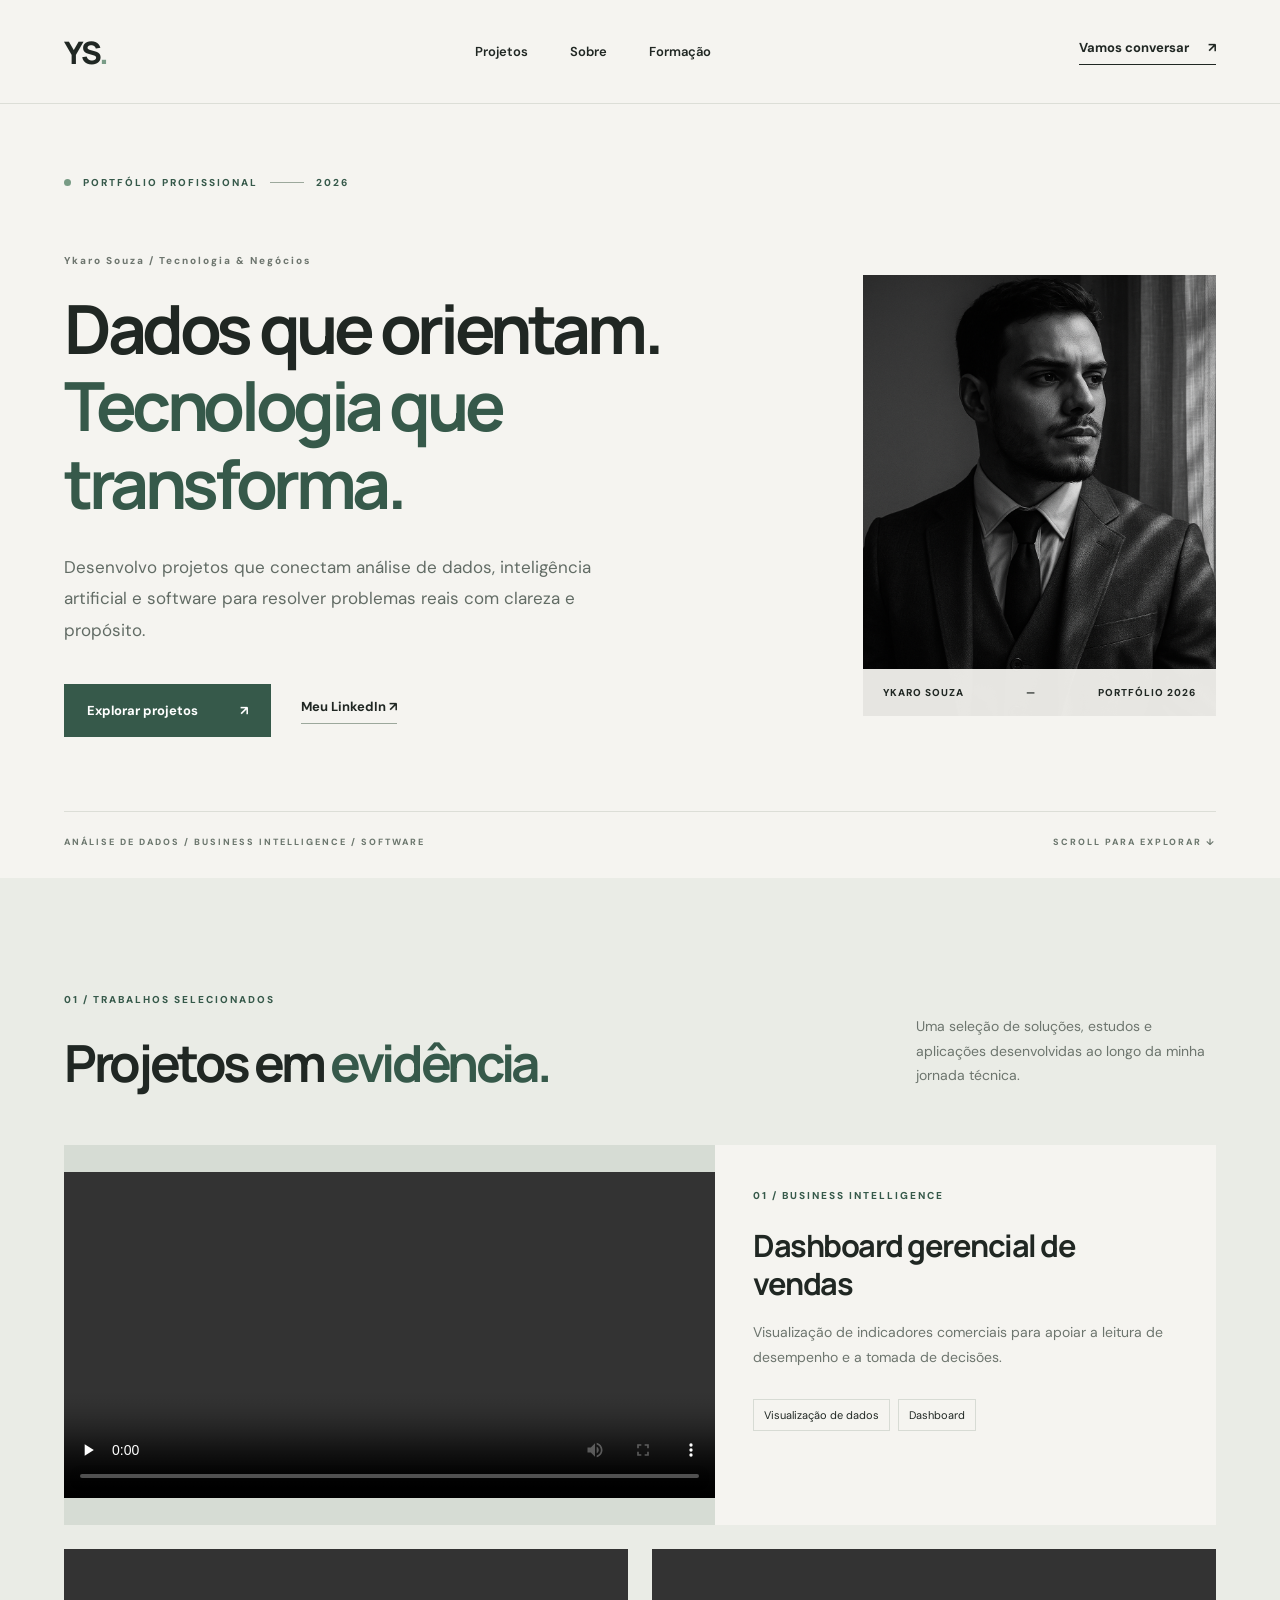
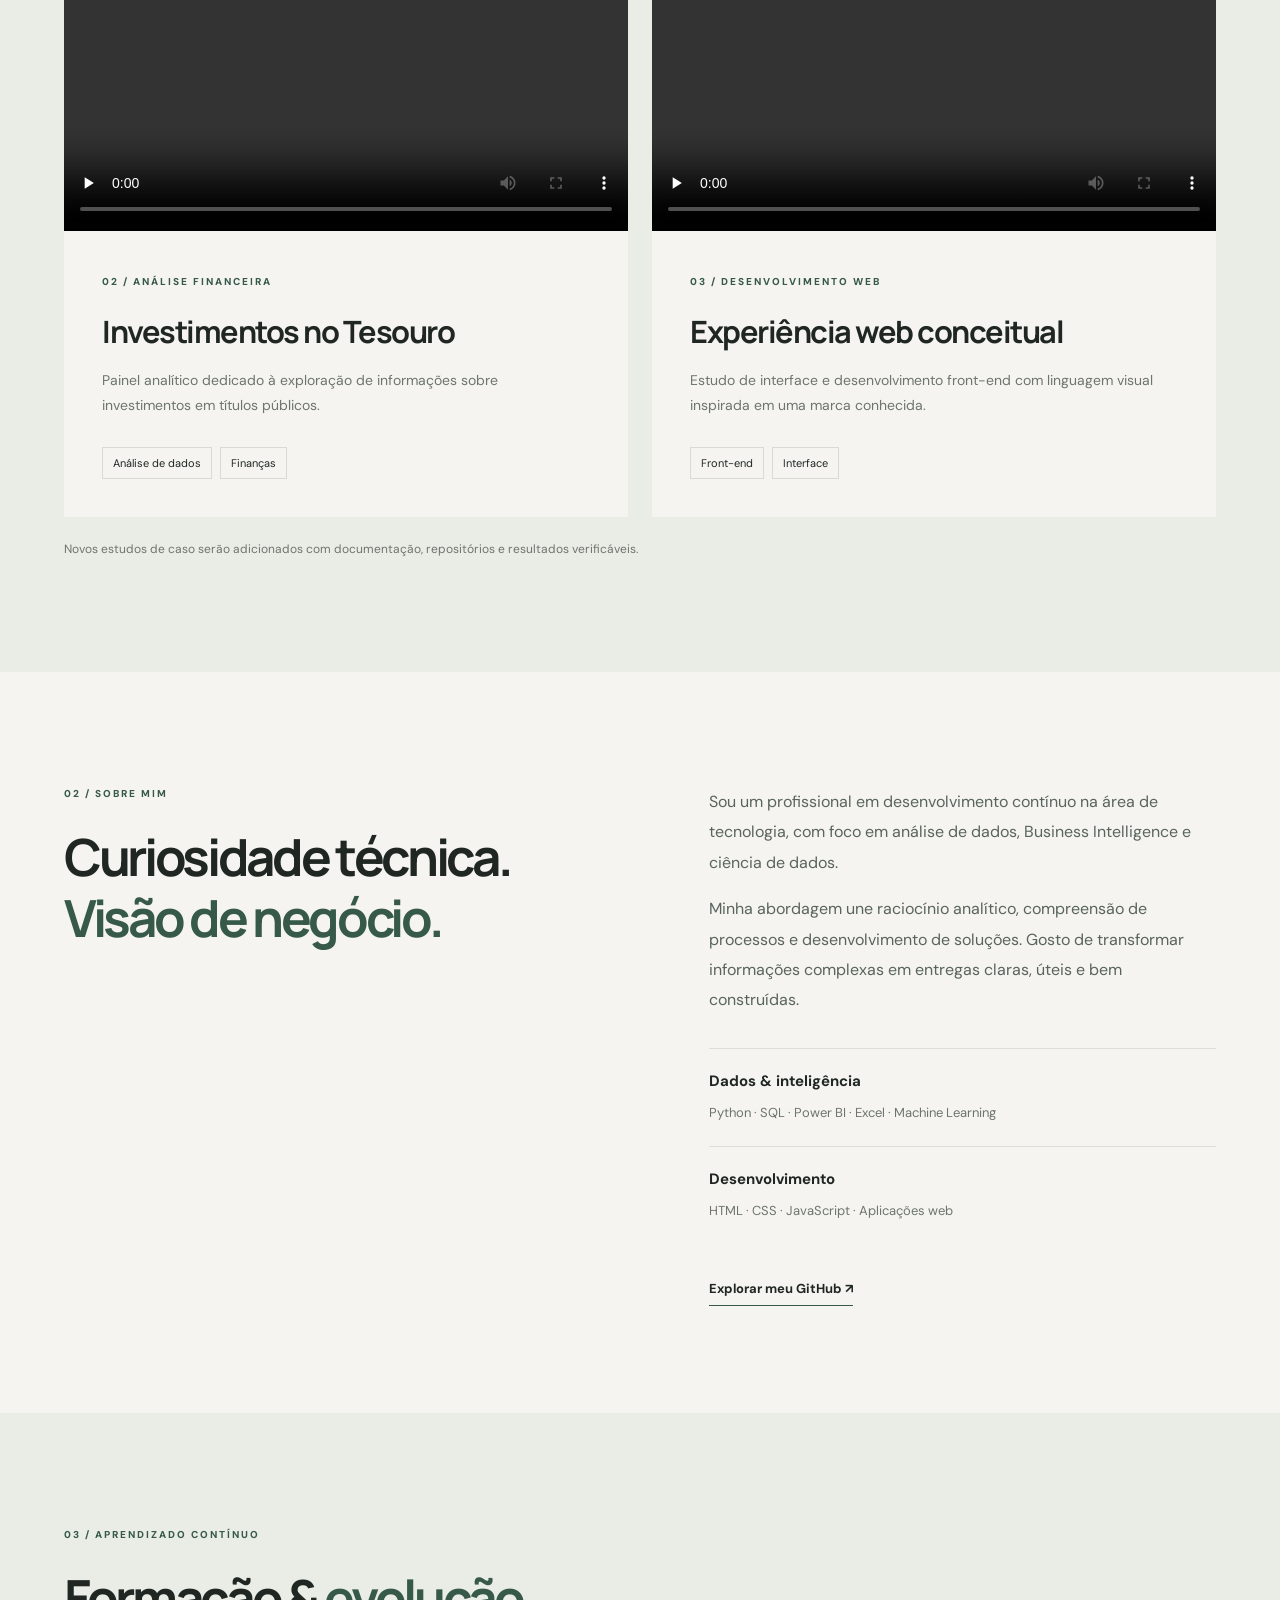
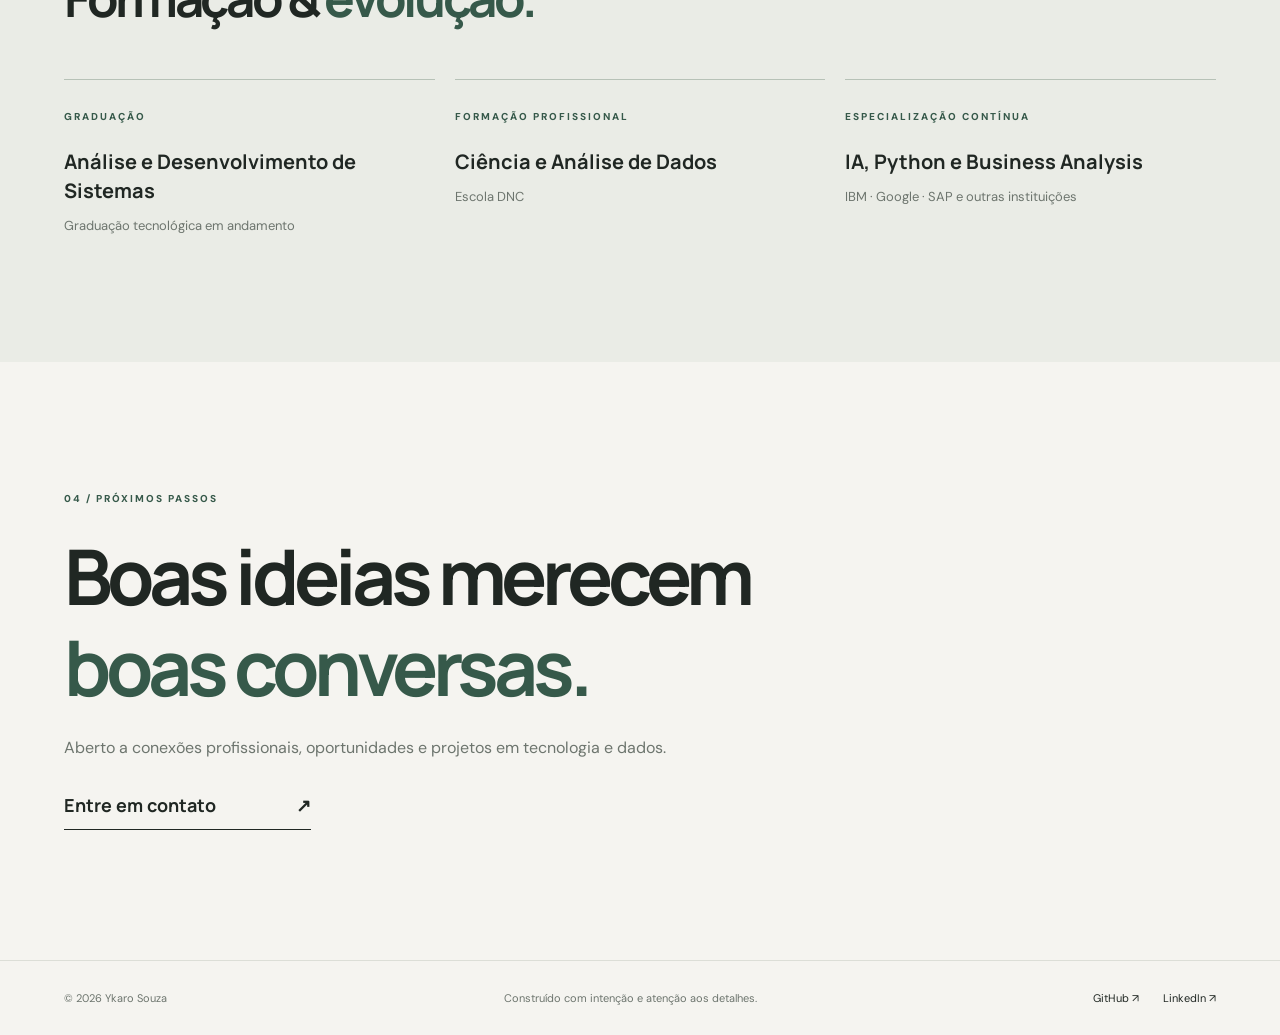
==== preview.html @ c5da80b0 "feat: add isolated portfolio preview page" ====
<!doctype html>
<html lang="pt-BR"><head><meta charset="UTF-8"><meta name="viewport" content="width=device-width, initial-scale=1"><meta name="theme-color" content="#f5f4f0"><meta name="description" content="Ykaro Souza — projetos em análise de dados, inteligência artificial e desenvolvimento de software."><title>Ykaro Souza — Dados, IA & Software</title><link rel="preconnect" href="https://fonts.googleapis.com"><link rel="preconnect" href="https://fonts.gstatic.com" crossorigin><link href="https://fonts.googleapis.com/css2?family=DM+Sans:wght@400;500;600;700&family=Manrope:wght@400;500;600;700;800&display=swap" rel="stylesheet"><link rel="stylesheet" href="portfolio-v2.css"></head>
<body><a class="skip" href="#main">Pular para o conteúdo</a><header class="nav wrap"><a class="wordmark" href="#inicio">YS<span class="dot">.</span></a><nav aria-label="Navegação principal"><a href="#projetos">Projetos</a><a href="#sobre">Sobre</a><a href="#formacao">Formação</a></nav><a class="nav-contact" href="mailto:steffanoayres@gmail.com">Vamos conversar <span aria-hidden="true">↗</span></a></header>
<main id="main"><section class="hero wrap" id="inicio"><div class="eyebrow"><span class="status"></span> PORTFÓLIO PROFISSIONAL <span class="eyebrow-line"></span> 2026</div><div class="hero-layout"><div><p class="overline">Ykaro Souza / Tecnologia & Negócios</p><h1>Dados que orientam.<br><em>Tecnologia que transforma.</em></h1><p class="lead">Desenvolvo projetos que conectam análise de dados, inteligência artificial e software para resolver problemas reais com clareza e propósito.</p><div class="hero-actions"><a class="primary" href="#projetos">Explorar projetos <span>↗</span></a><a class="secondary" href="https://www.linkedin.com/in/ykaro-souza-81953a337" target="_blank" rel="noopener noreferrer">Meu LinkedIn ↗</a></div></div><div class="portrait"><img src="assets/foto-perfil.png" alt="Retrato de Ykaro Souza"><span class="portrait-caption">YKARO SOUZA <span>—</span> PORTFÓLIO 2026</span></div></div><div class="hero-bottom"><span>ANÁLISE DE DADOS / BUSINESS INTELLIGENCE / SOFTWARE</span><span>SCROLL PARA EXPLORAR ↓</span></div></section>
<section class="section projects" id="projetos"><div class="wrap"><div class="section-head"><div><p class="kicker">01 / TRABALHOS SELECIONADOS</p><h2>Projetos em <em>evidência.</em></h2></div><p>Uma seleção de soluções, estudos e aplicações desenvolvidas ao longo da minha jornada técnica.</p></div><div class="project-grid">
<article class="project feature"><div class="project-media"><video controls preload="none" playsinline aria-label="Demonstração do dashboard de vendas"><source src="assets/dash_gerencial.mp4" type="video/mp4"></video></div><div class="project-info"><span class="project-index">01 / BUSINESS INTELLIGENCE</span><h3>Dashboard gerencial de vendas</h3><p>Visualização de indicadores comerciais para apoiar a leitura de desempenho e a tomada de decisões.</p><div class="tags"><span>Visualização de dados</span><span>Dashboard</span></div></div></article>
<article class="project"><div class="project-media"><video controls preload="none" playsinline aria-label="Demonstração do dashboard de investimentos"><source src="assets/dash_tesouro.mp4" type="video/mp4"></video></div><div class="project-info"><span class="project-index">02 / ANÁLISE FINANCEIRA</span><h3>Investimentos no Tesouro</h3><p>Painel analítico dedicado à exploração de informações sobre investimentos em títulos públicos.</p><div class="tags"><span>Análise de dados</span><span>Finanças</span></div></div></article>
<article class="project"><div class="project-media"><video controls preload="none" playsinline aria-label="Demonstração do projeto de desenvolvimento web"><source src="assets/site redbull.mp4" type="video/mp4"></video></div><div class="project-info"><span class="project-index">03 / DESENVOLVIMENTO WEB</span><h3>Experiência web conceitual</h3><p>Estudo de interface e desenvolvimento front-end com linguagem visual inspirada em uma marca conhecida.</p><div class="tags"><span>Front-end</span><span>Interface</span></div></div></article>
</div><p class="project-note">Novos estudos de caso serão adicionados com documentação, repositórios e resultados verificáveis.</p></div></section>
<section class="section about wrap" id="sobre"><div><p class="kicker">02 / SOBRE MIM</p><h2>Curiosidade técnica.<br><em>Visão de negócio.</em></h2></div><div class="about-copy"><p>Sou um profissional em desenvolvimento contínuo na área de tecnologia, com foco em análise de dados, Business Intelligence e ciência de dados.</p><p>Minha abordagem une raciocínio analítico, compreensão de processos e desenvolvimento de soluções. Gosto de transformar informações complexas em entregas claras, úteis e bem construídas.</p><div class="skill-groups"><div><h3>Dados & inteligência</h3><p>Python · SQL · Power BI · Excel · Machine Learning</p></div><div><h3>Desenvolvimento</h3><p>HTML · CSS · JavaScript · Aplicações web</p></div></div><a class="text-link" href="https://github.com/Ykaro-Ayres" target="_blank" rel="noopener noreferrer">Explorar meu GitHub ↗</a></div></section>
<section class="section education" id="formacao"><div class="wrap"><div class="section-head"><div><p class="kicker">03 / APRENDIZADO CONTÍNUO</p><h2>Formação & <em>evolução.</em></h2></div></div><div class="education-grid"><div class="education-item"><span>GRADUAÇÃO</span><h3>Análise e Desenvolvimento de Sistemas</h3><p>Graduação tecnológica em andamento</p></div><div class="education-item"><span>FORMAÇÃO PROFISSIONAL</span><h3>Ciência e Análise de Dados</h3><p>Escola DNC</p></div><div class="education-item"><span>ESPECIALIZAÇÃO CONTÍNUA</span><h3>IA, Python e Business Analysis</h3><p>IBM · Google · SAP e outras instituições</p></div></div></div></section>
<section class="contact wrap" id="contato"><p class="kicker">04 / PRÓXIMOS PASSOS</p><h2>Boas ideias merecem<br><em>boas conversas.</em></h2><p>Aberto a conexões profissionais, oportunidades e projetos em tecnologia e dados.</p><a href="mailto:steffanoayres@gmail.com" class="contact-link">Entre em contato <span>↗</span></a></section></main>
<footer class="footer wrap"><span>© <span id="year">2026</span> Ykaro Souza</span><span>Construído com intenção e atenção aos detalhes.</span><div><a href="https://github.com/Ykaro-Ayres" target="_blank" rel="noopener noreferrer">GitHub ↗</a><a href="https://www.linkedin.com/in/ykaro-souza-81953a337" target="_blank" rel="noopener noreferrer">LinkedIn ↗</a></div></footer><script>document.getElementById('year').textContent=new Date().getFullYear();</script></body></html>
---- portfolio-v2.css ----
:root{--ink:#202723;--muted:#6d756e;--paper:#f5f4f0;--green:#36594a;--line:#dcded7}*{box-sizing:border-box}html{scroll-behavior:smooth}body{margin:0;background:var(--paper);color:var(--ink);font-family:'DM Sans',sans-serif;-webkit-font-smoothing:antialiased}a{color:inherit;text-decoration:none}a:focus-visible,button:focus-visible{outline:3px solid #769b85;outline-offset:4px}.skip{position:absolute;left:-9999px}.skip:focus{left:12px;top:12px;z-index:99;background:white;padding:12px}.wrap{max-width:1320px;margin:auto;padding-left:5%;padding-right:5%}.nav{height:104px;display:flex;align-items:center;justify-content:space-between;border-bottom:1px solid var(--line)}.wordmark{font:800 31px Manrope,sans-serif;letter-spacing:-2px}.dot{color:#799c87}.nav nav{display:flex;gap:42px;font-size:13px;font-weight:600}.nav nav a:hover,.secondary:hover,.text-link:hover{color:var(--green)}.nav-contact{font-size:13px;font-weight:700;border-bottom:1px solid var(--ink);padding-bottom:8px}.nav-contact span{margin-left:16px}.hero{padding-top:72px}.eyebrow,.kicker,.overline,.hero-bottom,.project-index,.portrait-caption,.education-item>span{font-size:10px;letter-spacing:2px;font-weight:800}.eyebrow{display:flex;align-items:center;gap:12px;color:var(--green)}.status{height:7px;width:7px;border-radius:50%;background:#789b85}.eyebrow-line{width:34px;height:1px;background:#9ca89c}.hero-layout{display:grid;grid-template-columns:1.5fr .75fr;align-items:center;gap:8%;padding:65px 0 74px}.overline{color:var(--muted);margin:0 0 23px}h1,h2,h3,p{margin-top:0}h1,h2{font-family:Manrope,sans-serif;letter-spacing:-.065em}h1{font-size:clamp(48px,5.3vw,84px);line-height:1.14;margin-bottom:30px;font-weight:700}h1 em,h2 em{font-style:normal;color:var(--green)}.lead{font-size:17px;line-height:1.85;color:#626c65;max-width:550px}.hero-actions{display:flex;gap:30px;align-items:center;margin-top:38px}.primary{background:var(--green);color:white;padding:18px 23px;display:inline-flex;gap:42px;justify-content:space-between;font-size:13px;font-weight:700;transition:background .2s}.primary:hover{background:#243e33}.secondary{font-size:13px;font-weight:700;border-bottom:1px solid #9ca89c;padding-bottom:8px}.portrait{position:relative;aspect-ratio:4/5;background:#d9ded6;overflow:hidden}.portrait img{width:100%;height:100%;object-fit:cover;object-position:center}.portrait-caption{position:absolute;bottom:0;left:0;right:0;padding:17px 20px;background:rgba(245,244,240,.94);display:flex;justify-content:space-between;letter-spacing:1px}.hero-bottom{display:flex;justify-content:space-between;gap:20px;padding:24px 0 30px;border-top:1px solid var(--line);color:#6b766d;font-size:9px}.section{padding-top:115px;padding-bottom:115px}.projects,.education{background:#eaece6}.section-head{display:flex;justify-content:space-between;align-items:end;gap:60px;margin-bottom:52px}.kicker{color:var(--green);margin-bottom:26px}h2{font-size:clamp(38px,4vw,60px);line-height:1.18;font-weight:700;margin-bottom:0}.section-head>p{max-width:300px;color:var(--muted);line-height:1.75;font-size:14px;margin-bottom:5px}.project-grid{display:grid;grid-template-columns:1fr 1fr;gap:24px}.project{background:var(--paper);min-width:0}.project.feature{grid-column:1/-1;display:grid;grid-template-columns:1.3fr 1fr}.project-media{background:#d6dcd4;min-height:280px;display:flex;align-items:center}.project-media video{width:100%;max-height:450px;display:block;object-fit:contain}.project.feature .project-media{min-height:380px}.project-info{padding:38px}.project-index{color:var(--green)}.project h3{font:700 clamp(24px,2.4vw,34px)/1.25 Manrope,sans-serif;letter-spacing:-1.5px;margin:22px 0 18px}.project-info p{color:var(--muted);line-height:1.75;font-size:14px}.tags{display:flex;gap:8px;flex-wrap:wrap;margin-top:30px}.tags span{border:1px solid #d7dbd4;padding:8px 10px;font-size:11px}.project-note{color:var(--muted);font-size:12px;margin:24px 0 0}.about{display:grid;grid-template-columns:1fr 1fr;gap:12%}.about-copy>p{font-size:16px;line-height:1.9;color:#59645d}.skill-groups{margin:32px 0}.skill-groups>div{border-top:1px solid var(--line);padding:22px 0}.skill-groups h3{font-size:15px;margin-bottom:10px}.skill-groups p{font-size:13px;color:var(--muted);line-height:1.8;margin:0}.text-link{font-size:13px;font-weight:700;border-bottom:1px solid var(--green);padding-bottom:8px}.education-grid{display:grid;grid-template-columns:repeat(3,1fr);gap:20px}.education-item{border-top:1px solid #b7c2b7;padding-top:24px}.education-item>span{color:var(--green)}.education-item h3{font:700 20px/1.45 Manrope,sans-serif;margin:22px 0 12px}.education-item p{font-size:13px;color:var(--muted)}.contact{padding-top:130px;padding-bottom:130px}.contact h2{font-size:clamp(44px,6vw,80px)}.contact>p:not(.kicker){color:var(--muted);font-size:16px;margin:25px 0 35px}.contact-link{font:700 18px Manrope,sans-serif;border-bottom:1px solid var(--ink);padding-bottom:12px;display:inline-flex;gap:80px}.footer{border-top:1px solid var(--line);padding-top:30px;padding-bottom:30px;display:flex;justify-content:space-between;gap:20px;align-items:center;font-size:11px;color:var(--muted)}.footer>div{display:flex;gap:24px}.footer a{color:var(--ink)}@media(max-width:900px){.hero-layout{grid-template-columns:1fr 280px;gap:30px}.project.feature{grid-template-columns:1fr}.project.feature .project-media{min-height:250px}.about{gap:5%}}@media(max-width:680px){.nav{height:76px}.nav nav{gap:15px;font-size:11px}.nav-contact{display:none}.hero{padding-top:40px}.hero-layout{grid-template-columns:1fr;padding:40px 0}.portrait{max-width:370px;width:100%;margin:auto}.hero-bottom span:last-child{display:none}h1{font-size:clamp(42px,10vw,65px)}.hero-actions{gap:20px}.section{padding-top:75px;padding-bottom:75px}.section-head{display:block}.section-head>p{margin-top:22px}.project-grid,.about,.education-grid{grid-template-columns:1fr}.project.feature{grid-column:auto}.project-media,.project.feature .project-media{min-height:200px}.project-info{padding:26px}.about-copy{margin-top:32px}.contact{padding-top:80px;padding-bottom:90px}.footer{flex-wrap:wrap}.footer>span:nth-child(2){display:none}}@media(prefers-reduced-motion:reduce){html{scroll-behavior:auto}}
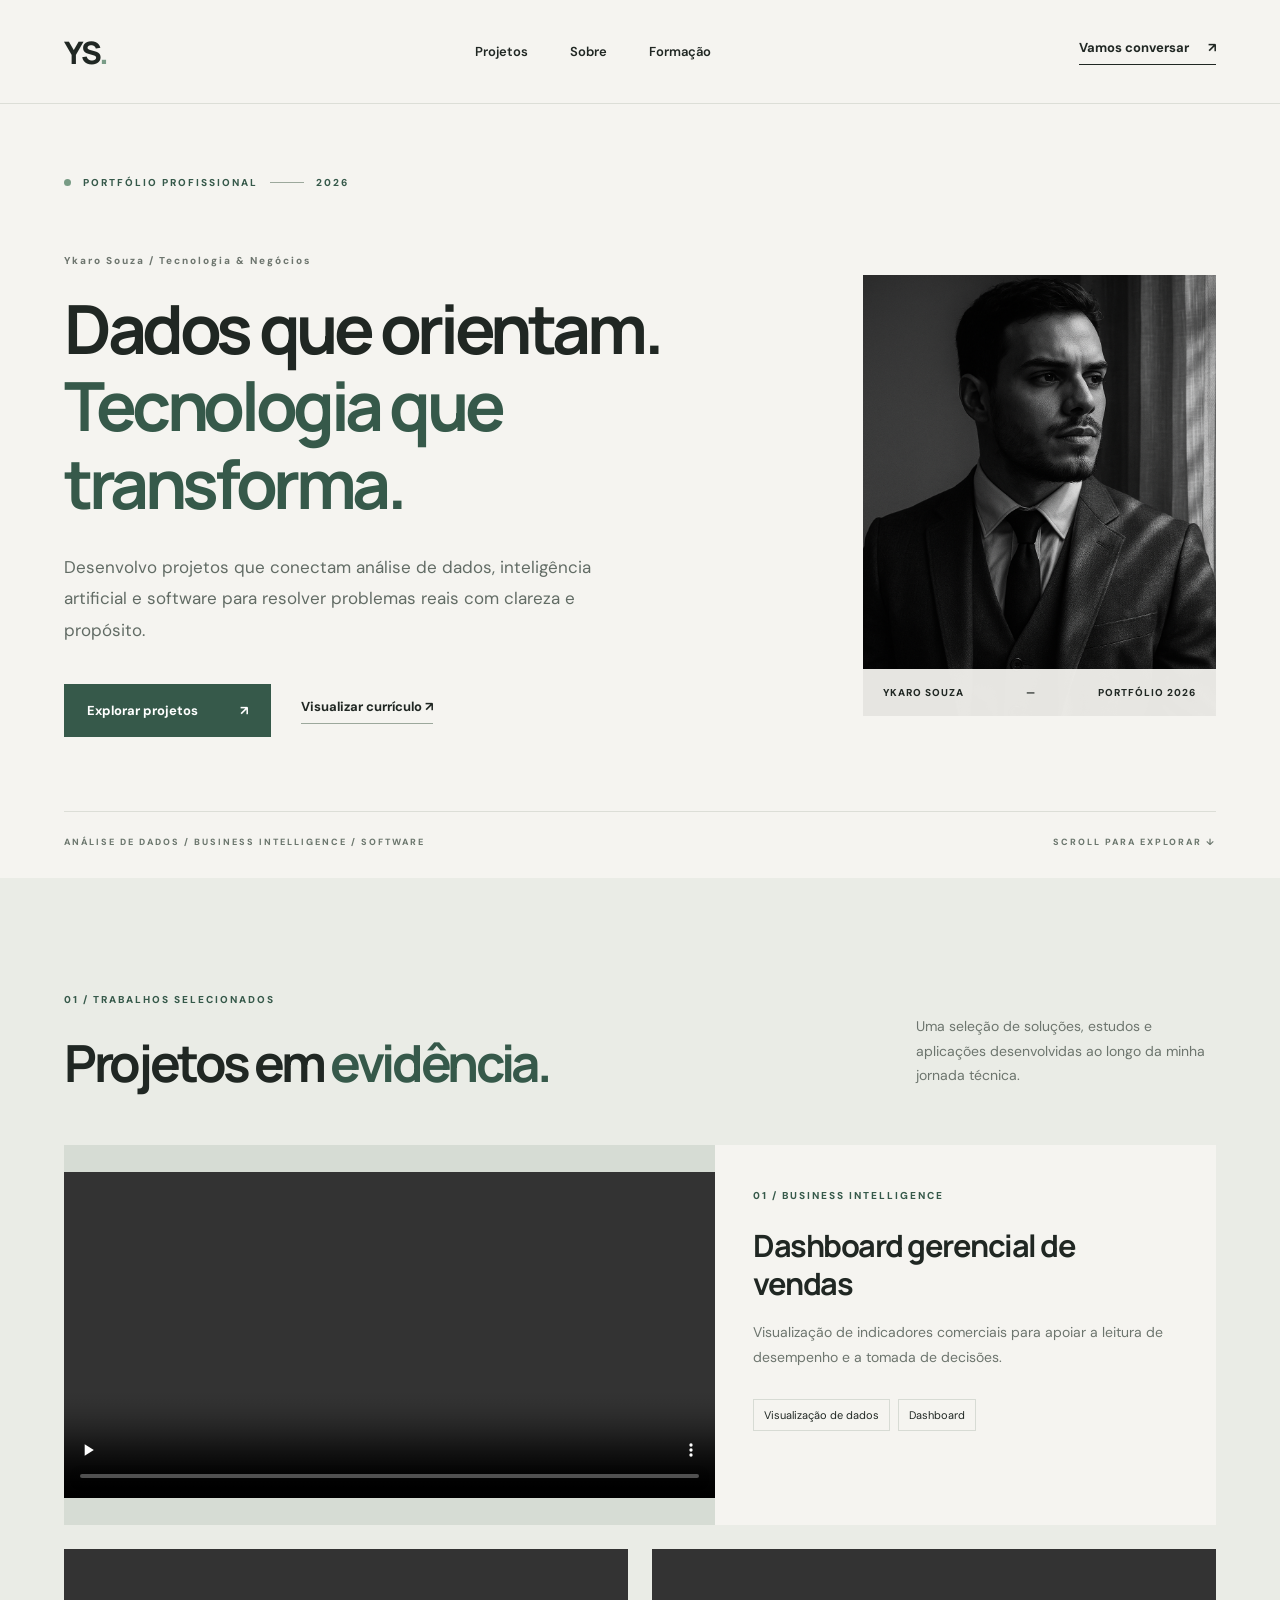
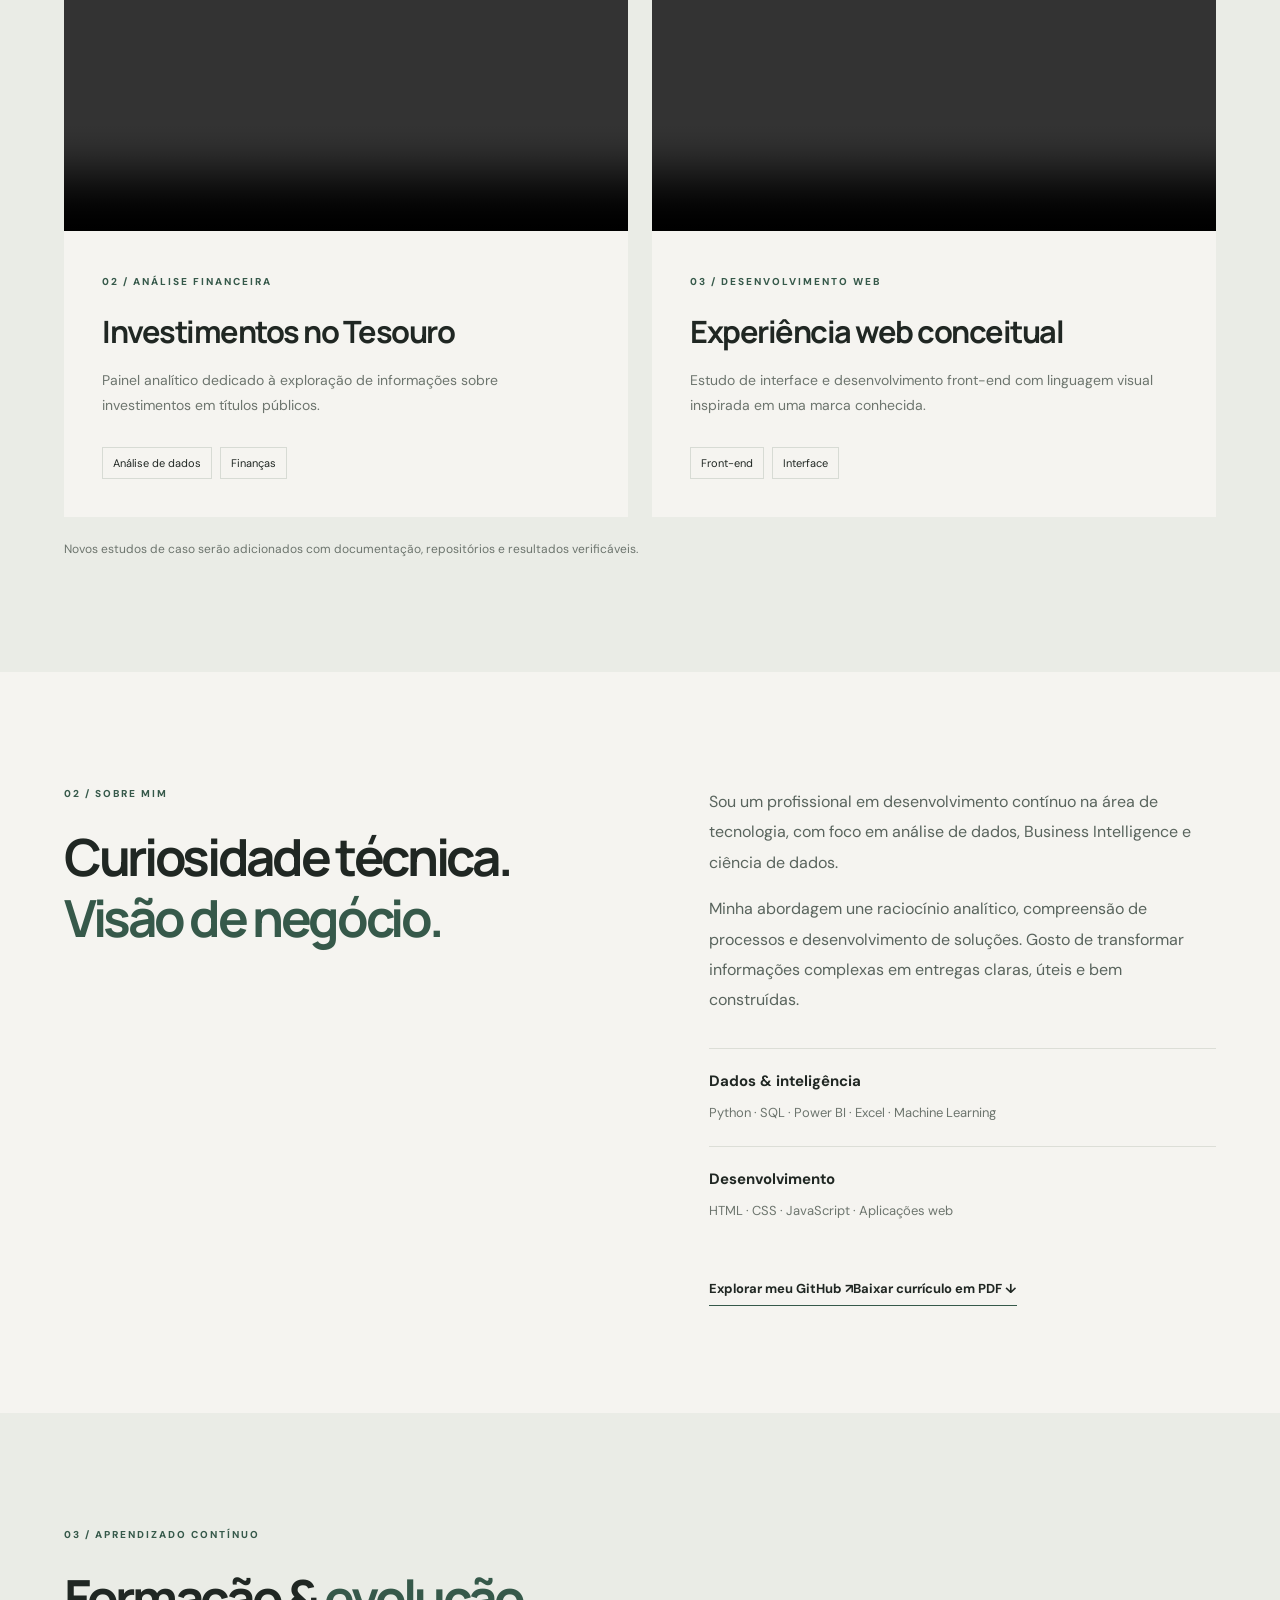
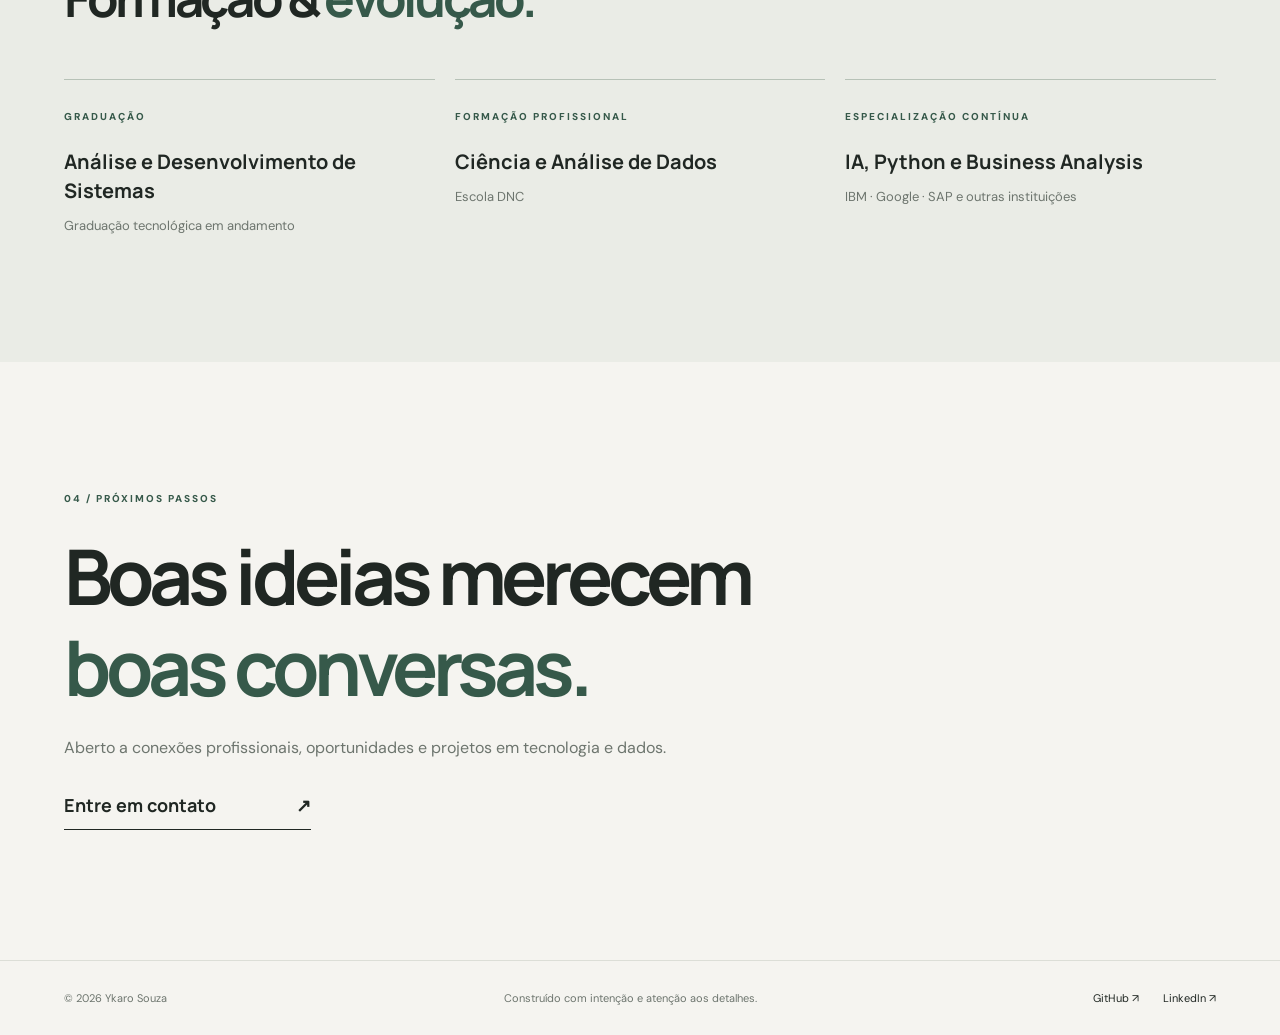
==== commit 3915d4fc: "feat: add resume view and download links" ====
--- a/preview.html
+++ b/preview.html
@@ -1,13 +1,13 @@
 <!doctype html>
 <html lang="pt-BR"><head><meta charset="UTF-8"><meta name="viewport" content="width=device-width, initial-scale=1"><meta name="theme-color" content="#f5f4f0"><meta name="description" content="Ykaro Souza — projetos em análise de dados, inteligência artificial e desenvolvimento de software."><title>Ykaro Souza — Dados, IA & Software</title><link rel="preconnect" href="https://fonts.googleapis.com"><link rel="preconnect" href="https://fonts.gstatic.com" crossorigin><link href="https://fonts.googleapis.com/css2?family=DM+Sans:wght@400;500;600;700&family=Manrope:wght@400;500;600;700;800&display=swap" rel="stylesheet"><link rel="stylesheet" href="portfolio-v2.css"></head>
 <body><a class="skip" href="#main">Pular para o conteúdo</a><header class="nav wrap"><a class="wordmark" href="#inicio">YS<span class="dot">.</span></a><nav aria-label="Navegação principal"><a href="#projetos">Projetos</a><a href="#sobre">Sobre</a><a href="#formacao">Formação</a></nav><a class="nav-contact" href="mailto:steffanoayres@gmail.com">Vamos conversar <span aria-hidden="true">↗</span></a></header>
-<main id="main"><section class="hero wrap" id="inicio"><div class="eyebrow"><span class="status"></span> PORTFÓLIO PROFISSIONAL <span class="eyebrow-line"></span> 2026</div><div class="hero-layout"><div><p class="overline">Ykaro Souza / Tecnologia & Negócios</p><h1>Dados que orientam.<br><em>Tecnologia que transforma.</em></h1><p class="lead">Desenvolvo projetos que conectam análise de dados, inteligência artificial e software para resolver problemas reais com clareza e propósito.</p><div class="hero-actions"><a class="primary" href="#projetos">Explorar projetos <span>↗</span></a><a class="secondary" href="https://www.linkedin.com/in/ykaro-souza-81953a337" target="_blank" rel="noopener noreferrer">Meu LinkedIn ↗</a></div></div><div class="portrait"><img src="assets/foto-perfil.png" alt="Retrato de Ykaro Souza"><span class="portrait-caption">YKARO SOUZA <span>—</span> PORTFÓLIO 2026</span></div></div><div class="hero-bottom"><span>ANÁLISE DE DADOS / BUSINESS INTELLIGENCE / SOFTWARE</span><span>SCROLL PARA EXPLORAR ↓</span></div></section>
+<main id="main"><section class="hero wrap" id="inicio"><div class="eyebrow"><span class="status"></span> PORTFÓLIO PROFISSIONAL <span class="eyebrow-line"></span> 2026</div><div class="hero-layout"><div><p class="overline">Ykaro Souza / Tecnologia & Negócios</p><h1>Dados que orientam.<br><em>Tecnologia que transforma.</em></h1><p class="lead">Desenvolvo projetos que conectam análise de dados, inteligência artificial e software para resolver problemas reais com clareza e propósito.</p><div class="hero-actions"><a class="primary" href="#projetos">Explorar projetos <span>↗</span></a><a class="secondary" href="assets/Curriculo_Ykaro.pdf" target="_blank" rel="noopener noreferrer">Visualizar currículo ↗</a></div></div><div class="portrait"><img src="assets/foto-perfil.png" alt="Retrato de Ykaro Souza"><span class="portrait-caption">YKARO SOUZA <span>—</span> PORTFÓLIO 2026</span></div></div><div class="hero-bottom"><span>ANÁLISE DE DADOS / BUSINESS INTELLIGENCE / SOFTWARE</span><span>SCROLL PARA EXPLORAR ↓</span></div></section>
 <section class="section projects" id="projetos"><div class="wrap"><div class="section-head"><div><p class="kicker">01 / TRABALHOS SELECIONADOS</p><h2>Projetos em <em>evidência.</em></h2></div><p>Uma seleção de soluções, estudos e aplicações desenvolvidas ao longo da minha jornada técnica.</p></div><div class="project-grid">
 <article class="project feature"><div class="project-media"><video controls preload="none" playsinline aria-label="Demonstração do dashboard de vendas"><source src="assets/dash_gerencial.mp4" type="video/mp4"></video></div><div class="project-info"><span class="project-index">01 / BUSINESS INTELLIGENCE</span><h3>Dashboard gerencial de vendas</h3><p>Visualização de indicadores comerciais para apoiar a leitura de desempenho e a tomada de decisões.</p><div class="tags"><span>Visualização de dados</span><span>Dashboard</span></div></div></article>
 <article class="project"><div class="project-media"><video controls preload="none" playsinline aria-label="Demonstração do dashboard de investimentos"><source src="assets/dash_tesouro.mp4" type="video/mp4"></video></div><div class="project-info"><span class="project-index">02 / ANÁLISE FINANCEIRA</span><h3>Investimentos no Tesouro</h3><p>Painel analítico dedicado à exploração de informações sobre investimentos em títulos públicos.</p><div class="tags"><span>Análise de dados</span><span>Finanças</span></div></div></article>
 <article class="project"><div class="project-media"><video controls preload="none" playsinline aria-label="Demonstração do projeto de desenvolvimento web"><source src="assets/site redbull.mp4" type="video/mp4"></video></div><div class="project-info"><span class="project-index">03 / DESENVOLVIMENTO WEB</span><h3>Experiência web conceitual</h3><p>Estudo de interface e desenvolvimento front-end com linguagem visual inspirada em uma marca conhecida.</p><div class="tags"><span>Front-end</span><span>Interface</span></div></div></article>
 </div><p class="project-note">Novos estudos de caso serão adicionados com documentação, repositórios e resultados verificáveis.</p></div></section>
-<section class="section about wrap" id="sobre"><div><p class="kicker">02 / SOBRE MIM</p><h2>Curiosidade técnica.<br><em>Visão de negócio.</em></h2></div><div class="about-copy"><p>Sou um profissional em desenvolvimento contínuo na área de tecnologia, com foco em análise de dados, Business Intelligence e ciência de dados.</p><p>Minha abordagem une raciocínio analítico, compreensão de processos e desenvolvimento de soluções. Gosto de transformar informações complexas em entregas claras, úteis e bem construídas.</p><div class="skill-groups"><div><h3>Dados & inteligência</h3><p>Python · SQL · Power BI · Excel · Machine Learning</p></div><div><h3>Desenvolvimento</h3><p>HTML · CSS · JavaScript · Aplicações web</p></div></div><a class="text-link" href="https://github.com/Ykaro-Ayres" target="_blank" rel="noopener noreferrer">Explorar meu GitHub ↗</a></div></section>
+<section class="section about wrap" id="sobre"><div><p class="kicker">02 / SOBRE MIM</p><h2>Curiosidade técnica.<br><em>Visão de negócio.</em></h2></div><div class="about-copy"><p>Sou um profissional em desenvolvimento contínuo na área de tecnologia, com foco em análise de dados, Business Intelligence e ciência de dados.</p><p>Minha abordagem une raciocínio analítico, compreensão de processos e desenvolvimento de soluções. Gosto de transformar informações complexas em entregas claras, úteis e bem construídas.</p><div class="skill-groups"><div><h3>Dados & inteligência</h3><p>Python · SQL · Power BI · Excel · Machine Learning</p></div><div><h3>Desenvolvimento</h3><p>HTML · CSS · JavaScript · Aplicações web</p></div></div><div class="resume-links"><a class="text-link" href="https://github.com/Ykaro-Ayres" target="_blank" rel="noopener noreferrer">Explorar meu GitHub ↗</a><a class="text-link" href="assets/Curriculo_Ykaro.pdf" download="Curriculo_Ykaro_Souza.pdf">Baixar currículo em PDF ↓</a></div></div></section>
 <section class="section education" id="formacao"><div class="wrap"><div class="section-head"><div><p class="kicker">03 / APRENDIZADO CONTÍNUO</p><h2>Formação & <em>evolução.</em></h2></div></div><div class="education-grid"><div class="education-item"><span>GRADUAÇÃO</span><h3>Análise e Desenvolvimento de Sistemas</h3><p>Graduação tecnológica em andamento</p></div><div class="education-item"><span>FORMAÇÃO PROFISSIONAL</span><h3>Ciência e Análise de Dados</h3><p>Escola DNC</p></div><div class="education-item"><span>ESPECIALIZAÇÃO CONTÍNUA</span><h3>IA, Python e Business Analysis</h3><p>IBM · Google · SAP e outras instituições</p></div></div></div></section>
 <section class="contact wrap" id="contato"><p class="kicker">04 / PRÓXIMOS PASSOS</p><h2>Boas ideias merecem<br><em>boas conversas.</em></h2><p>Aberto a conexões profissionais, oportunidades e projetos em tecnologia e dados.</p><a href="mailto:steffanoayres@gmail.com" class="contact-link">Entre em contato <span>↗</span></a></section></main>
 <footer class="footer wrap"><span>© <span id="year">2026</span> Ykaro Souza</span><span>Construído com intenção e atenção aos detalhes.</span><div><a href="https://github.com/Ykaro-Ayres" target="_blank" rel="noopener noreferrer">GitHub ↗</a><a href="https://www.linkedin.com/in/ykaro-souza-81953a337" target="_blank" rel="noopener noreferrer">LinkedIn ↗</a></div></footer><script>document.getElementById('year').textContent=new Date().getFullYear();</script></body></html>
